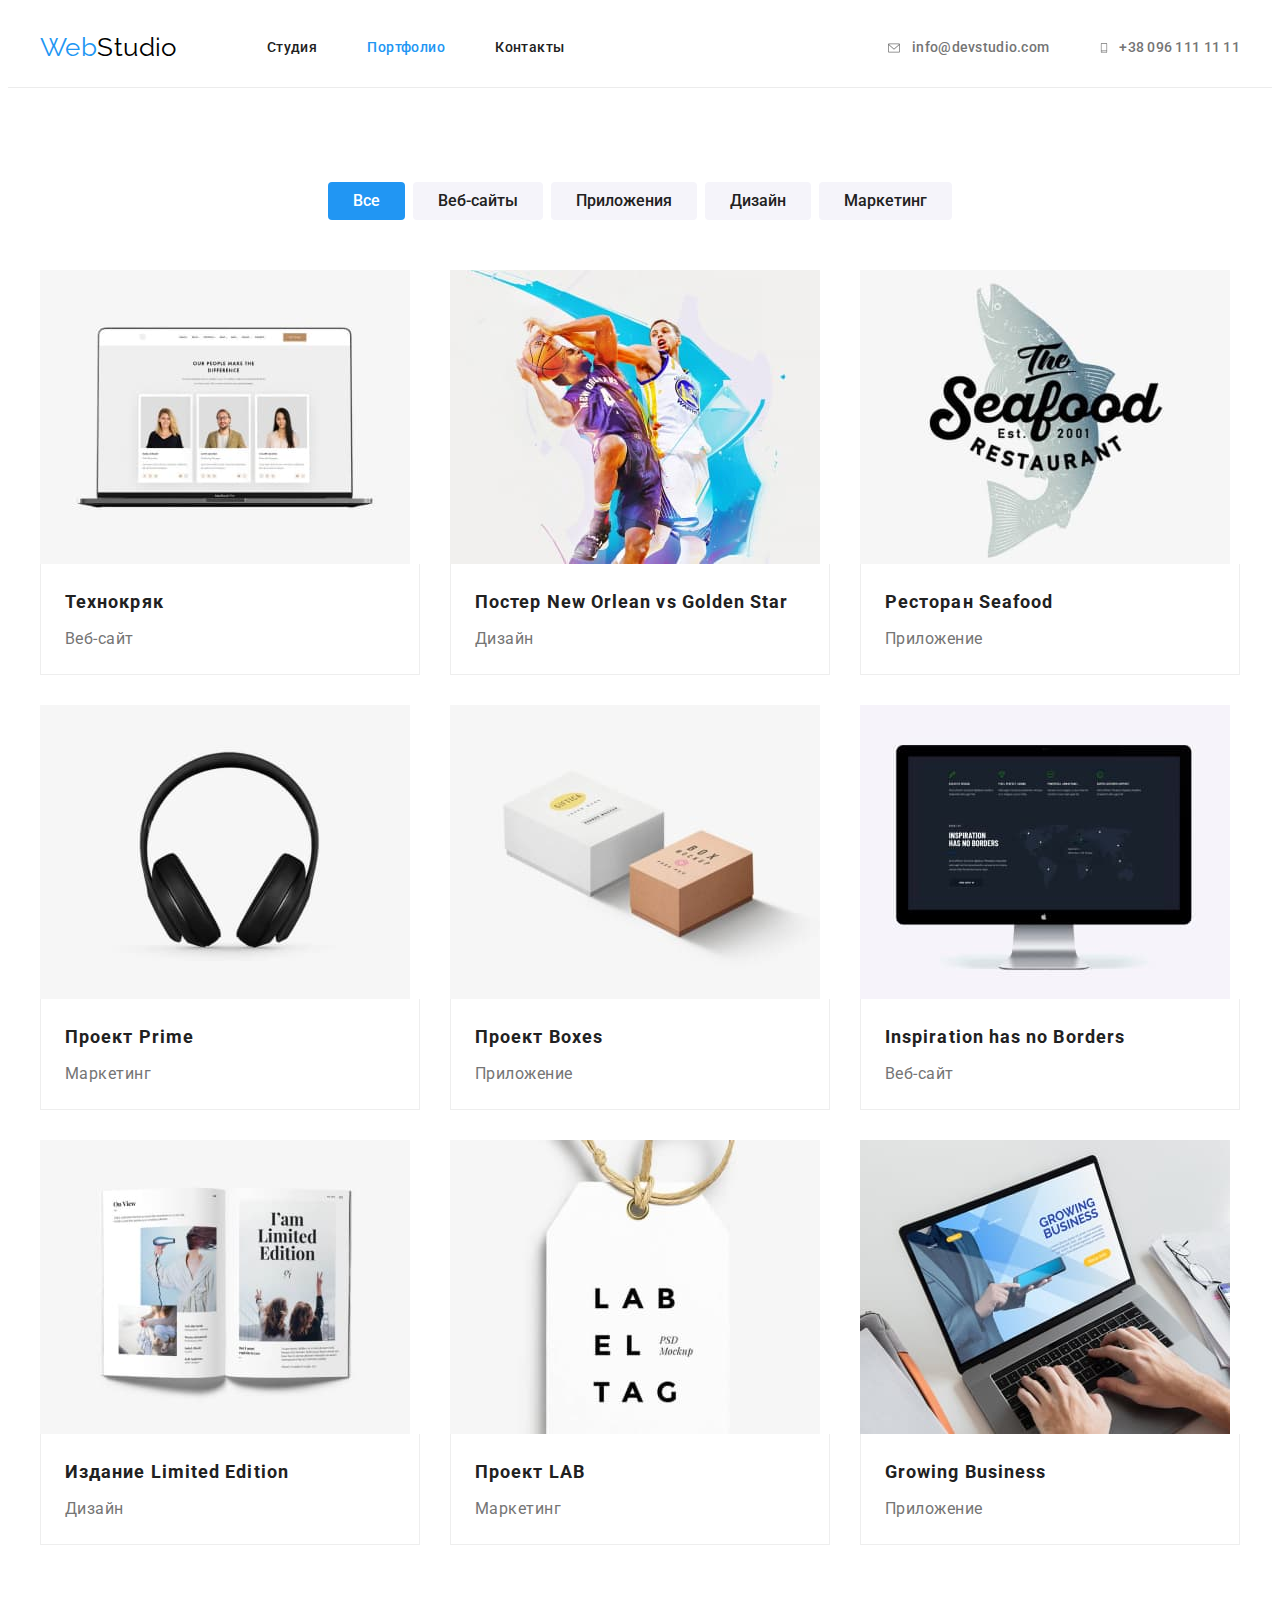
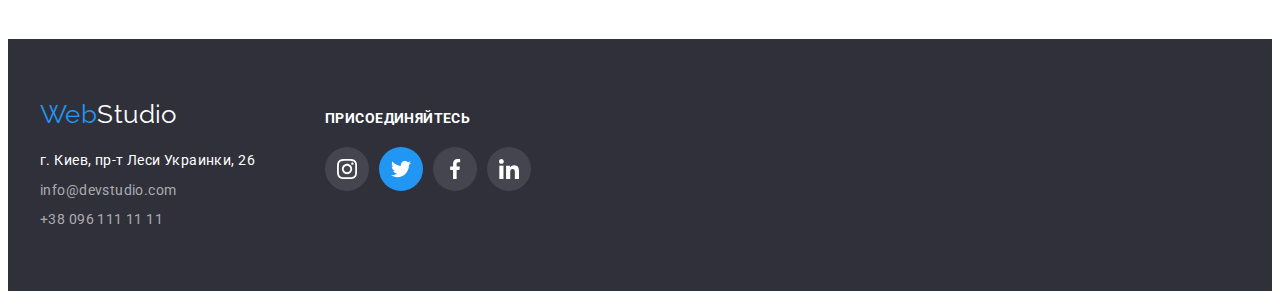
==== portfolio.html @ 3347f1fa "add social link and styles" ====
<!DOCTYPE html>
<html lang="ru">

	<head>
		<meta charset="UTF-8" />
		<meta http-equiv="X-UA-Compatible" content="IE=edge" />
		<meta name="viewport" content="width=device-width, initial-scale=1.0" />
		<title>WebStudio | Портфолио</title>
		<link rel="shortcut icon" href="https://asset-cdn.schoology.com/sites/all/themes/schoology_theme/favicon.ico"
			type="image/x-icon" />
		<link rel="stylesheet"
			href="https://cdnjs.cloudflare.com/ajax/libs/modern-normalize/1.1.0/modern-normalize.min.css"
			integrity="sha512-wpPYUAdjBVSE4KJnH1VR1HeZfpl1ub8YT/NKx4PuQ5NmX2tKuGu6U/JRp5y+Y8XG2tV+wKQpNHVUX03MfMFn9Q=="
			crossorigin="anonymous" referrerpolicy="no-referrer" />
		<link
			href="https://fonts.googleapis.com/css2?family=Raleway:wght@700&family=Roboto:wght@400;500;700;900&display=swap"
			rel="stylesheet" />
		<link rel="stylesheet" href="./css/style.css" />
	</head>

	<body>
		<header class="header">
			<div class="container head-container">
				<nav class="navigator">
					<a class="text-logo" href="./"><span class="logo">Web</span>Studio </a>
					<ul class="list-header">
						<li class="list-nav-item">
							<a class="list-nav" href="./index.html">Студия</a>
						</li>
						<li class="list-nav-item">
							<a class="list-nav current" href="./portfolio.html">Портфолио</a>
						</li>
						<li class="list-nav-item"><a class="list-nav" href="">Контакты</a></li>
					</ul>
				</nav>

				<div class="header-contact">
					<ul class="list-header">
						<li class="list-contact-item">
							<a href="mailto:info@devstudio.com" class="list-contact">
								<svg class="icon-contact" width="16" height="12">
									<use href="./images/sprite.svg#mail"></use>
								</svg>
								info@devstudio.com</a>
						</li>
						<li class="list-contact-item">
							<a href="tel:+380961111111" class="list-contact">
								<svg class="icon-contact" width="10" height="16">
									<use href="./images/sprite.svg#smartphone"></use>
								</svg>
								+38 096 111 11 11</a>
						</li>
					</ul>
				</div>
			</div>
		</header>

		<main>
			<!-- секция портфолио -->
			<section class="main-section-portfolio">
				<div class="container">
					<!--Заголовок необходимо скрыть-->
					<h1 class="visually-hidden">Наши работы</h1>
					<!--Фильт-->
					<ul class="list-filtre">
						<li class="filtre-item"><button type="button" class="filtre all">Все</button></li>
						<li class="filtre-item"><button type="button" class="filtre">Веб-сайты</button></li>
						<li class="filtre-item"><button type="button" class="filtre">Приложения</button></li>
						<li class="filtre-item"><button type="button" class="filtre">Дизайн</button></li>
						<li class="filtre-item"><button type="button" class="filtre">Маркетинг</button></li>
					</ul>
					<!--Проэкты-->
					<ul class="list-project">
						<li class=" project-item">
							<img class="img-project" src="./images/portfolio/portfolio.jpg" alt="Ноутбук" width="370" />
							<div class="portfolio-card-content">
								<h3 class="title-project">Технокряк</h3>
								<p class="filtre-project">Веб-сайт</p>
							</div>
						</li>
						<li class=" project-item">
							<img class="img-project" src="./images/portfolio/portfolio1.jpg" alt="баскетболисты"
								width="370" />
							<div class="portfolio-card-content">
								<h3 class="title-project">Постер New Orlean vs Golden Star</h3>
								<p class="filtre-project">Дизайн</p>
							</div>
						</li>
						<li class=" project-item">
							<img class="img-project" src="./images/portfolio/portfolio2.jpg"
								alt="Эмблема рибного ресторана" width="370" />
							<div class="portfolio-card-content">
								<h3 class="title-project">Ресторан Seafood</h3>
								<p class="filtre-project">Приложение</p>
							</div>
						</li>
						<li class=" project-item">
							<img class="img-project" src="./images/portfolio/portfolio3.jpg" alt="Наушники"
								width="370" />
							<div class="portfolio-card-content">
								<h3 class="title-project">Проект Prime</h3>
								<p class="filtre-project">Маркетинг</p>
							</div>
						</li>
						<li class=" project-item">
							<img class="img-project" src="./images/portfolio/portfolio4.jpg" alt="2 коробки"
								width="370" />
							<div class="portfolio-card-content">
								<h3 class="title-project">Проект Boxes</h3>
								<p class="filtre-project">Приложение</p>
							</div>
						</li>
						<li class=" project-item">
							<img class="img-project" src="./images/portfolio/portfolio5.jpg" alt="Моноблок"
								width="370" />
							<div class="portfolio-card-content">
								<h3 class="title-project">Inspiration has no Borders</h3>
								<p class="filtre-project">Веб-сайт</p>
							</div>
						</li>
						<li class=" project-item">
							<img class="img-project" src="./images/portfolio/portfolio6.jpg" alt="Книга" width="370" />
							<div class="portfolio-card-content">
								<h3 class="title-project">Издание Limited Edition</h3>
								<p class="filtre-project">Дизайн</p>
							</div>
						</li>
						<li class=" project-item">
							<img class="img-project" src="./images/portfolio/portfolio7.jpg" alt="Бирка" width="370" />
							<div class="portfolio-card-content">
								<h3 class="title-project">Проект LAB</h3>
								<p class="filtre-project">Маркетинг</p>
							</div>
						</li>
						<li class=" project-item">
							<img class="img-project" src="./images/portfolio/portfolio8.jpg" alt="Ноутбук"
								width="370" />
							<div class="portfolio-card-content">
								<h3 class="title-project">Growing Business</h3>
								<p class="filtre-project">Приложение</p>
							</div>
						</li>
					</ul>
				</div>
			</section>
		</main>
		<footer class="footer">
			<div class="container fc">
				<div class="adress">
					<a class="text-logo-footer" href="./"><span class="logo">Web</span>Studio</a>
					<address>
						<ul class="list-footer">
							<li class="list-footer-item">
								<a class="adress-footer" href="https://goo.gl/maps/jzQwwj4ujLne8MiLA" target="_blank"
									rel="noopener noreferrer">
									г. Киев, пр-т Леси Украинки, 26</a>
							</li>
							<li class="list-footer-item">
								<a href="mailto:info@devstudio.com" class="footer-contact">info@devstudio.com</a>
							</li>
							<li class="list-footer-item">
								<a href="tel:+380961111111" class="footer-contact">+38 096 111 11 11</a>
							</li>
						</ul>
					</address>
				</div>
				<div class="social">
					<p class="label">присоединяйтесь</p>
					<ul class="footer-social-list list">
						<li class="social-item">
							<a class="social-link" href="">
								<svg class="social-icon" width="20" height="20">
									<use href="./images/sprite.svg#instagram"></use>
								</svg>
							</a>
						</li>
						<li class="social-item">
							<a class="social-link all" href="">
								<svg class="social-icon" width="20" height="20">
									<use href="./images/sprite.svg#twitter"></use>
								</svg></a>
						</li>
						<li class="social-item">
							<a class="social-link" href="">
								<svg class="social-icon" width="20" height="20">
									<use href="./images/sprite.svg#facebook"></use>
								</svg></a>
						</li>
						<li class="social-item">
							<a class="social-link" href="">
								<svg class="social-icon" width="20" height="20">
									<use href="./images/sprite.svg#linkedin"></use>
								</svg></a>
						</li>
					</ul>
				</div>
			</div>
		</footer>
	</body>

</html>
---- css/style.css ----
/*  */
:root {
	--primary-white-color: #ffffff;
	--second-dark-color: #2f303a;
	--background-color: #f5f4fa;
	--accent-color: #2196f3;
	--primary-text-color: #212121;
	--second-text-color: #757575;
	--decoration-color: #afb1b8;
}
/* primary-font-family: roboto; */
/* logo-font-family: Raleway; */
h1,
h2,
h3,
h4,
h5,
h6,
p {
	margin-top: 0;
	margin-bottom: 0;
}

ul,
ol {
	margin-top: 0;
	margin-bottom: 0;
	padding-left: 0;
}

img {
	display: block;
}
body {
	color: var(--second-text-color);
	background-color: var(--primary-bg-color);
	/* width: 1600px; */
	font-family: "Roboto", sans-serif;
	font-size: 14px;
	font-weight: 400;
	line-height: 1.71;
	letter-spacing: 0.03em;
}
.container {
	width: 1200px;
	margin: 0 auto;
	padding-left: 15px;
	padding-right: 15px;
	/* padding-bottom: 94px; */
}
.visually-hidden {
	position: absolute;
	white-space: nowrap;
	width: 1px;
	height: 1px;
	overflow: hidden;
	border: 0;
	padding: 0;
	clip: rect(0 0 0 0);
	clip-path: inset(50%);
	margin: -1px;
}
/* =============head================= */
.header {
	border-bottom: 1px solid #ececec;
}
.text-logo {
	font-family: "Raleway", sans-serif;
	font-style: 700;
	font-size: 26px;
	line-height: 1.2;
	color: #000000;
	text-decoration: none;
	padding: 24px 0;
	margin-right: 90px;
}
.logo {
	color: var(--accent-color);
}

.link {
	text-decoration: none;
}
ul {
	list-style-type: none;
}
.list-header :hover,
.list-header :focus {
	color: var(--accent-color);
}
.list-header {
	font-weight: 500;
	font-size: inherit;
	line-height: 1.14;
}
.list-header {
	display: flex;
	align-items: center;
}

.list-nav {
	color: var(--primary-text-color);
	/* font-weight: 500;
	font-size: inherit;
	line-height: 1.14; */
	text-decoration: none;
	padding: 32px 0;
}
.list-nav-item:not(:last-child) {
	margin-right: 50px;
}

.current {
	color: var(--accent-color);
}
.list-contact {
	color: var(--second-text-color);
	font-weight: 500;
	font-style: normal;
	text-decoration: none;
	line-height: 1.14;
	letter-spacing: 0.02em;
}
.list-contact {
	display: flex;
	align-items: center;
	color: inherit;
}

.icon-contact {
	margin-right: 10px;
	fill: currentColor;
}
/* .list-contact-item {
	background-size: cover;
} */
.list-contact-item:not(:last-child) {
	margin-right: 50px;
}
.head-container {
	display: flex;
	align-items: center;
	justify-content: space-between;
}
.navigator {
	display: flex;
	align-items: center;
}
/* =============end-head=================== */

/* ========footer============= */
.list-footer :hover,
.list-footer :focus {
	color: var(--accent-color);
}
.list-footer {
	font-weight: inherit;
	font-size: inherit;
	line-height: 1.46;
}
.list-footer-item:not(:last-child) {
	margin-bottom: 9px;
}
.adress-footer {
	color: var(--primary-white-color);
	letter-spacing: 0.03em;
	font-style: normal;
	text-decoration: none;
}
.footer {
	background-color: var(--second-dark-color);
	padding: 0 15px;
}
.fc {
	display: flex;
}
.adress {
	padding-top: 60px;
	padding-bottom: 60px;
	margin-right: 70px;
}
.text-logo-footer {
	color: var(--primary-white-color);
	font-family: "Raleway", sans-serif;
	font-style: 700;
	font-size: 26px;
	line-height: 1.2;
	text-decoration: none;
	margin-bottom: 20px;
	display: block;
}
.footer-contact {
	letter-spacing: 0.03em;
	color: rgba(255, 255, 255, 0.6);
	text-decoration: none;
	font-style: normal;
}
.social {
	padding-top: 72px;
	padding-bottom: 100px;
}

.label {
	margin-bottom: 20px;
	font-weight: 700;
	line-height: 1.14;
	letter-spacing: 0.03em;
	text-transform: uppercase;
	color: var(--primary-white-color);
}

.footer-social-list {
	display: flex;
}

.social-item {
	width: 44px;
	height: 44px;
}

.social-item:not(:last-child) {
	margin-right: 10px;
}

.social-link {
	display: flex;
	justify-content: center;
	align-items: center;
	width: 100%;
	height: 100%;
	background-color: rgba(255, 255, 255, 0.1);
	border-radius: 50%;
}

.social-link:hover,
.social-link:focus {
	background-color: var(--accent-color);
}

.social-icon {
	fill: var(--primary-white-color);
}

/* ========end-footer=============== */

/* ==========hero================= */
.hero {
	background-color: var(--second-dark-color);
	padding: 200px 0;
	text-align: center;
	background-image: linear-gradient(
			rgba(12, 24, 155, 0.4),
			rgba(47, 48, 58, 0.4)
		),
		url("../images/bg.jpg");
	background-position: center;
	background-size: cover;
	/* box-shadow: 0px 4px 4px rgba(0, 0, 0, 0.25); */
	max-width: 1600px;
	align-items: center;
	text-align: center;
	margin: 0 auto;
}

.hero-title {
	color: var(--primary-white-color);
	font-weight: 900;
	font-size: 44px;
	line-height: 1.36;
	text-align: center;
	letter-spacing: 0.06em;
	text-transform: uppercase;
	margin-bottom: 30px;
}
.main-button {
	color: var(--primary-white-color);
	background-color: var(--accent-color);
	border: none;
	border-radius: 4px;
	font-family: inherit;
	font-weight: 700;
	font-size: 16px;
	line-height: 1.87;
	align-items: center;
	text-align: center;
	letter-spacing: 0.06em;
	padding: 10px 32px;
}
.main-button:hover,
.main-button:focus {
	color: var(--primary-text-color);
	background: var(--background-color);
	cursor: pointer;
}
/* =======end-hero============ */

/* ===========studio============== */
.title {
	color: var(--primary-text-color);
	font-weight: 700;
	font-size: 36px;
	line-height: 1.17;
	text-align: center;
	letter-spacing: 0.03em;
	margin-bottom: 50px;
}
.list-features {
	color: var(--primary-text-color);
	font-family: "Roboto", sans-serif;
	font-size: inherit;
	font-weight: 700;
	line-height: 1.14;
	letter-spacing: 0.03em;
	text-transform: uppercase;
	margin-bottom: 10px;
}
.main-features {
	padding-top: 94px;
}
.features {
	display: flex;
	align-items: center;
}
.feature-icon {
	display: flex;
	height: 120px;
	justify-content: center;
	align-items: center;
	background-color: #f5f4fa;
	background-position: 50% 50%;
	background-size: cover;
	background-repeat: no-repeat;
	border-radius: 4px;
	margin-bottom: 30px;
}
.list-features-item {
	flex-basis: 270px;
}
.list-features-item:not(:last-child) {
	margin-right: 30px;
}
.work {
	padding: 94px 0;
}
.our-work {
	display: flex;
	align-items: center;
	justify-content: space-between;
}
.team {
	background-color: var(--background-color);
	text-align: center;
	padding: 94px 0;
}
.our-team {
	display: flex;
	align-items: center;
}
.list-specialist {
	background-color: #ffffff;
	border-radius: 0px 0px 4px 4px;
	box-shadow: 0px 1px 3px rgba(0, 0, 0, 0.12), 0px 1px 1px rgba(0, 0, 0, 0.14),
		0px 2px 1px rgba(0, 0, 0, 0.2);
	width: 270px;
}
.list-specialist:not(:last-child) {
	margin-right: 30px;
}
.our-specialist {
	font-size: 16px;
	line-height: 1.19;
	padding: 30px 0;
}
.specialist {
	color: var(--primary-text-color);
	font-size: 16px;
	line-height: 1.19;
	font-weight: 500;
	letter-spacing: 0.03em;
	margin-bottom: 10px;
}
.job {
	margin-bottom: 16px;
}
.social-list {
	display: flex;
	/* align-items: center; */
	padding: 0 32px;
	background-size: cover;
	justify-content: center;
}
.social-list-item {
	height: 44px;
	width: 44px;
	background-size: cover;
	/* justify-content: center; */
	/* align-items: center; */
}
.social-list-item:not(:last-child) {
	margin-right: 10px;
}
.social-list-link {
	display: flex;
	justify-content: center;
	align-items: center;
	width: 100%;
	height: 100%;
	border-radius: 50%;
	background-color: var(--primary-white-color);
}
.social-list-icon {
	width: 20px;
	height: 20px;
	fill: var(--decoration-color);
}
.insta {
	fill: var(--primary-white-color);
}
.social-list-link:hover,
.social-list-link:focus {
	background-color: var(--accent-color);
}

.social-list-link:hover .social-list-icon,
.social-list-link:focus .social-list-icon {
	fill: var(--primary-white-color);
}

/* ======Клиенты============== */
.main-clients {
	padding-top: 94px;
	padding-bottom: 94px;
}
.clients-list {
	display: flex;
	justify-content: space-between;
}

.clients-list-item {
	width: 170px;
	height: 92px;
}

.clients-list-link {
	display: flex;
	align-items: center;
	justify-content: center;
	width: 100%;
	height: 100%;
	border: 1px solid var(--decoration-color);
	border-radius: 4px;
	padding: 16px 32px;
}

.clients-list-link:hover,
.clients-list-link:focus {
	border: 1px solid var(--accent-color);
}

.clients-list-link:hover .clients-list-icon,
.clients-list-link:focus .clients-list-icon {
	fill: var(--accent-color);
}

.clients-list-icon {
	width: 106px;
	height: 60px;
	fill: var(--decoration-color);
}
.current-link {
	border: 1px solid var(--accent-color);
}
.client-current {
	fill: var(--accent-color);
}
/* =========end-studio=========== */

/* ===========portfolio=========== */
.main-section-portfolio {
	padding: 94px 15px;
}
.list-filtre {
	display: flex;
	justify-content: center;
	/* padding-top: 112px; */
	margin-bottom: 50px;
}
.filtre-item:not(:last-child) {
	margin-right: 8px;
}

.filtre {
	color: var(--primary-text-color);
	background: var(--background-color);
	font-family: inherit;
	font-weight: 500;
	font-size: 16px;
	line-height: 1.63;
	text-align: center;
	border-radius: 4px;
	border: none;
	padding: 6px 25px;
}

.filtre:hover,
.filtre:focus {
	color: var(--primary-white-color);
	background: var(--accent-color);
	box-shadow: 0px 3px 1px rgba(0, 0, 0, 0.1), 0px 1px 2px rgba(0, 0, 0, 0.08),
		0px 2px 2px rgba(0, 0, 0, 0.12);
	cursor: pointer;
}
.all {
	color: var(--primary-white-color);
	background: var(--accent-color);
	fill: var(--primary-white-color);
}
.list-project {
	display: flex;
	flex-wrap: wrap;
	margin-left: -30px;
	margin-top: -30px;
}
.project-item {
	flex-basis: calc((100% - 90px) / 3);
	margin-left: 30px;
	margin-top: 30px;
}
.project-item:nth-last-child(-n + 3) {
	margin-bottom: 0px;
}
.portfolio-card-content {
	display: block;
	padding: 20px 24px;
	border-right: 1px solid #eeeeee;
	border-bottom: 1px solid #eeeeee;
	border-left: 1px solid #eeeeee;
}
.title-project {
	color: var(--primary-text-color);
	font-weight: 700;
	font-size: 18px;
	line-height: 2;
	letter-spacing: 0.06em;
	margin-bottom: 4px;
}
.filtre-project {
	font-size: 16px;
	line-height: 1.87;
	letter-spacing: 0.03em;
}
/* =========end-portfolio========= */
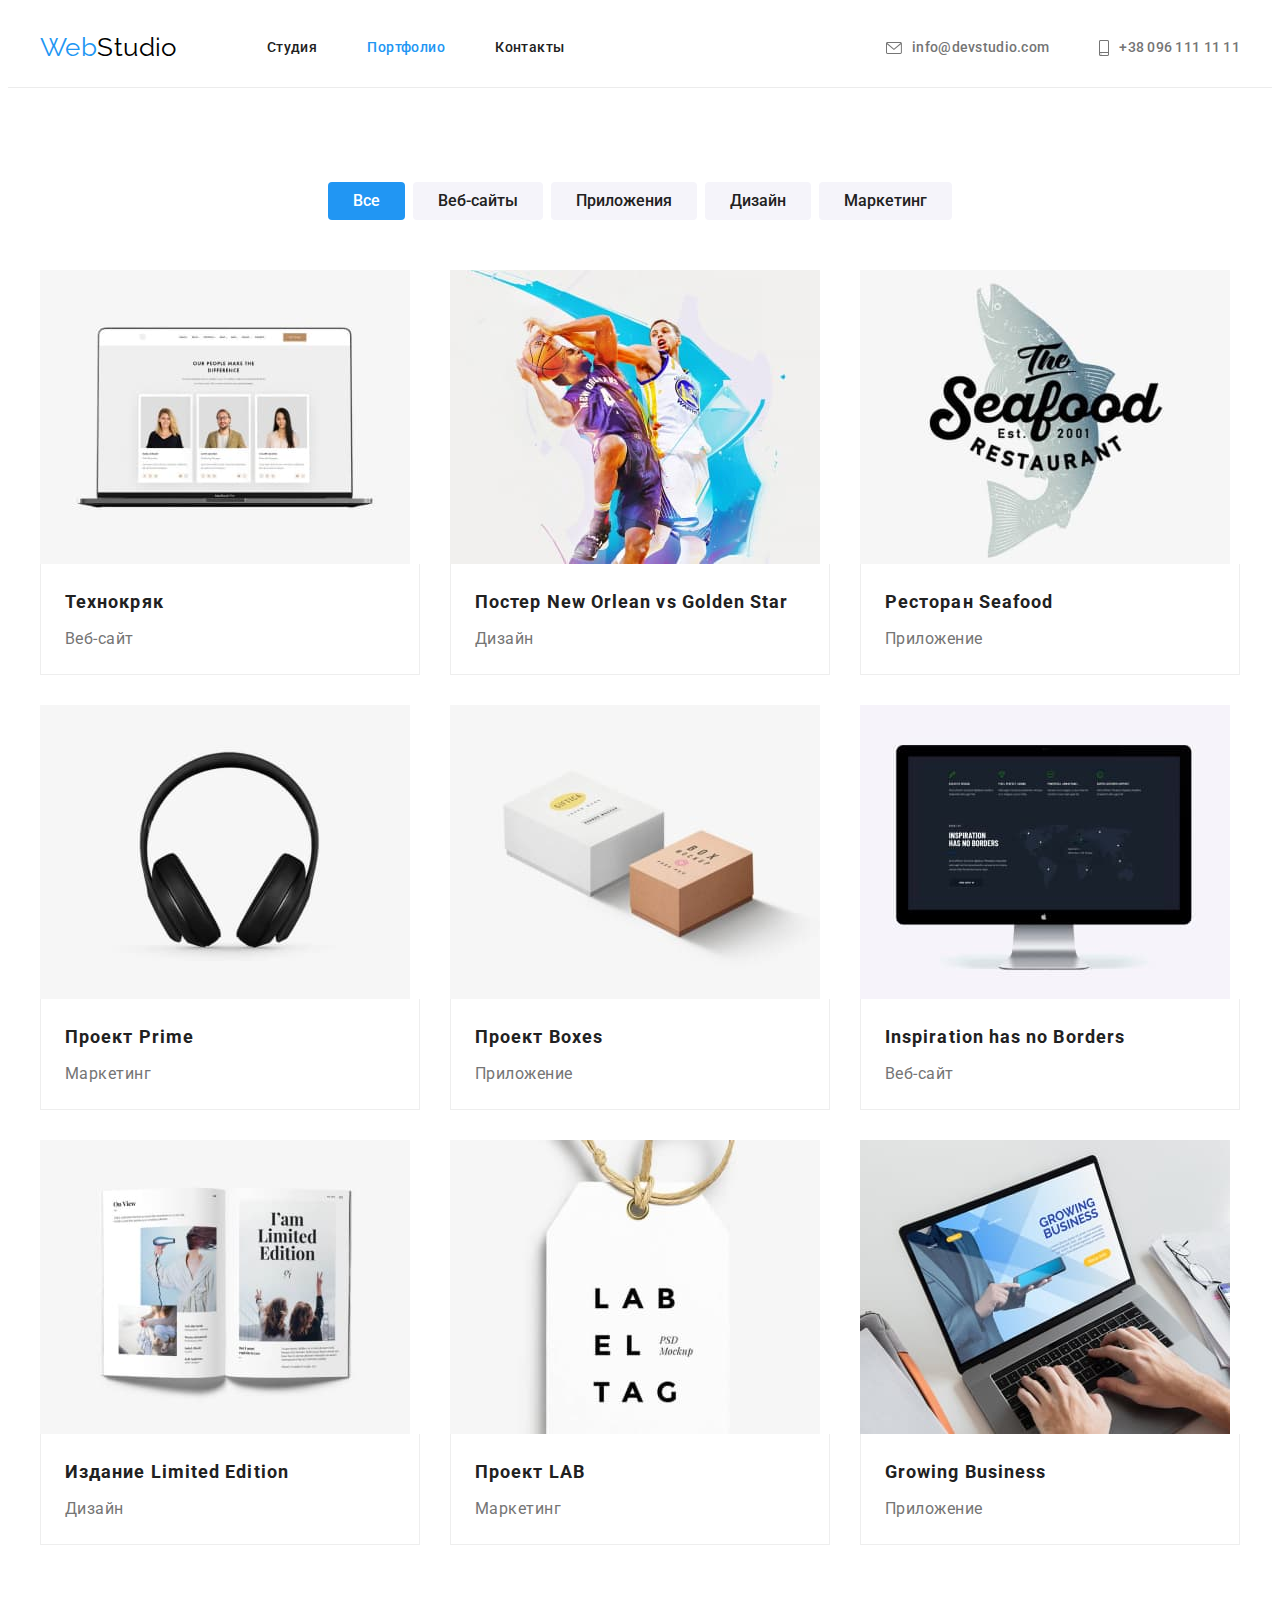
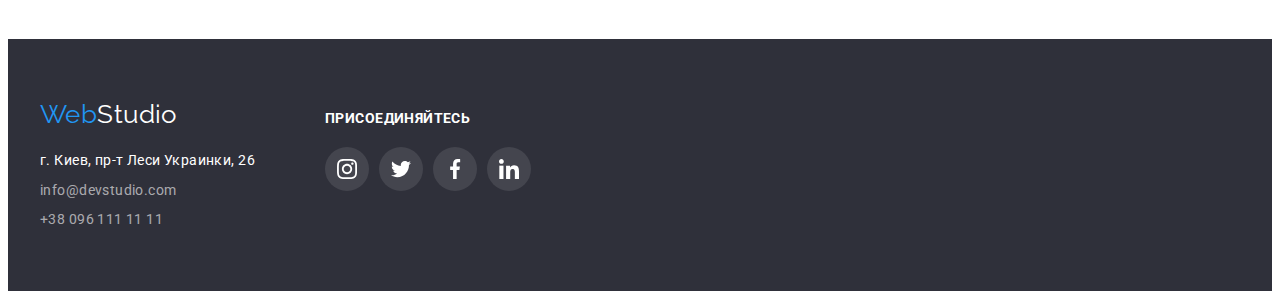
==== commit 7376cd5b: "fix( change size icon) add shadow portfolio" ====
--- a/portfolio.html
+++ b/portfolio.html
@@ -71,14 +71,14 @@
 					</ul>
 					<!--Проэкты-->
 					<ul class="list-project">
-						<li class=" project-item">
+						<li class="project-item">
 							<img class="img-project" src="./images/portfolio/portfolio.jpg" alt="Ноутбук" width="370" />
 							<div class="portfolio-card-content">
 								<h3 class="title-project">Технокряк</h3>
 								<p class="filtre-project">Веб-сайт</p>
 							</div>
 						</li>
-						<li class=" project-item">
+						<li class="project-item">
 							<img class="img-project" src="./images/portfolio/portfolio1.jpg" alt="баскетболисты"
 								width="370" />
 							<div class="portfolio-card-content">
@@ -86,7 +86,7 @@
 								<p class="filtre-project">Дизайн</p>
 							</div>
 						</li>
-						<li class=" project-item">
+						<li class="project-item">
 							<img class="img-project" src="./images/portfolio/portfolio2.jpg"
 								alt="Эмблема рибного ресторана" width="370" />
 							<div class="portfolio-card-content">
@@ -94,7 +94,7 @@
 								<p class="filtre-project">Приложение</p>
 							</div>
 						</li>
-						<li class=" project-item">
+						<li class="project-item">
 							<img class="img-project" src="./images/portfolio/portfolio3.jpg" alt="Наушники"
 								width="370" />
 							<div class="portfolio-card-content">
@@ -102,7 +102,7 @@
 								<p class="filtre-project">Маркетинг</p>
 							</div>
 						</li>
-						<li class=" project-item">
+						<li class="project-item">
 							<img class="img-project" src="./images/portfolio/portfolio4.jpg" alt="2 коробки"
 								width="370" />
 							<div class="portfolio-card-content">
@@ -110,7 +110,7 @@
 								<p class="filtre-project">Приложение</p>
 							</div>
 						</li>
-						<li class=" project-item">
+						<li class="project-item">
 							<img class="img-project" src="./images/portfolio/portfolio5.jpg" alt="Моноблок"
 								width="370" />
 							<div class="portfolio-card-content">
@@ -118,21 +118,21 @@
 								<p class="filtre-project">Веб-сайт</p>
 							</div>
 						</li>
-						<li class=" project-item">
+						<li class="project-item">
 							<img class="img-project" src="./images/portfolio/portfolio6.jpg" alt="Книга" width="370" />
 							<div class="portfolio-card-content">
 								<h3 class="title-project">Издание Limited Edition</h3>
 								<p class="filtre-project">Дизайн</p>
 							</div>
 						</li>
-						<li class=" project-item">
+						<li class="project-item">
 							<img class="img-project" src="./images/portfolio/portfolio7.jpg" alt="Бирка" width="370" />
 							<div class="portfolio-card-content">
 								<h3 class="title-project">Проект LAB</h3>
 								<p class="filtre-project">Маркетинг</p>
 							</div>
 						</li>
-						<li class=" project-item">
+						<li class="project-item">
 							<img class="img-project" src="./images/portfolio/portfolio8.jpg" alt="Ноутбук"
 								width="370" />
 							<div class="portfolio-card-content">
@@ -175,7 +175,7 @@
 							</a>
 						</li>
 						<li class="social-item">
-							<a class="social-link all" href="">
+							<a class="social-link" href="">
 								<svg class="social-icon" width="20" height="20">
 									<use href="./images/sprite.svg#twitter"></use>
 								</svg></a>
--- a/css/style.css
+++ b/css/style.css
@@ -131,9 +131,7 @@
 	margin-right: 10px;
 	fill: currentColor;
 }
-/* .list-contact-item {
-	background-size: cover;
-} */
+
 .list-contact-item:not(:last-child) {
 	margin-right: 50px;
 }
@@ -249,7 +247,7 @@
 	padding: 200px 0;
 	text-align: center;
 	background-image: linear-gradient(
-			rgba(12, 24, 155, 0.4),
+			rgba(47, 48, 58, 0.4),
 			rgba(47, 48, 58, 0.4)
 		),
 		url("../images/bg.jpg");
@@ -413,9 +411,6 @@
 	height: 20px;
 	fill: var(--decoration-color);
 }
-.insta {
-	fill: var(--primary-white-color);
-}
 .social-list-link:hover,
 .social-list-link:focus {
 	background-color: var(--accent-color);
@@ -437,6 +432,7 @@
 }
 
 .clients-list-item {
+	display: flex;
 	width: 170px;
 	height: 92px;
 }
@@ -451,7 +447,10 @@
 	border-radius: 4px;
 	padding: 16px 32px;
 }
-
+/* .clients-list-icon {
+	width: 106px;
+	height: 60px;
+} */
 .clients-list-link:hover,
 .clients-list-link:focus {
 	border: 1px solid var(--accent-color);
@@ -463,21 +462,13 @@
 }
 
 .clients-list-icon {
-	width: 106px;
-	height: 60px;
 	fill: var(--decoration-color);
-}
-.current-link {
-	border: 1px solid var(--accent-color);
-}
-.client-current {
-	fill: var(--accent-color);
 }
 /* =========end-studio=========== */
 
 /* ===========portfolio=========== */
 .main-section-portfolio {
-	padding: 94px 15px;
+	padding: 94px 0;
 }
 .list-filtre {
 	display: flex;
@@ -528,6 +519,11 @@
 }
 .project-item:nth-last-child(-n + 3) {
 	margin-bottom: 0px;
+}
+.project-item:hover,
+.project-item:focus {
+	box-shadow: 0px 1px 1px rgba(0, 0, 0, 0.12), 0px 4px 4px rgba(0, 0, 0, 0.06),
+		1px 4px 6px rgba(0, 0, 0, 0.16);
 }
 .portfolio-card-content {
 	display: block;
